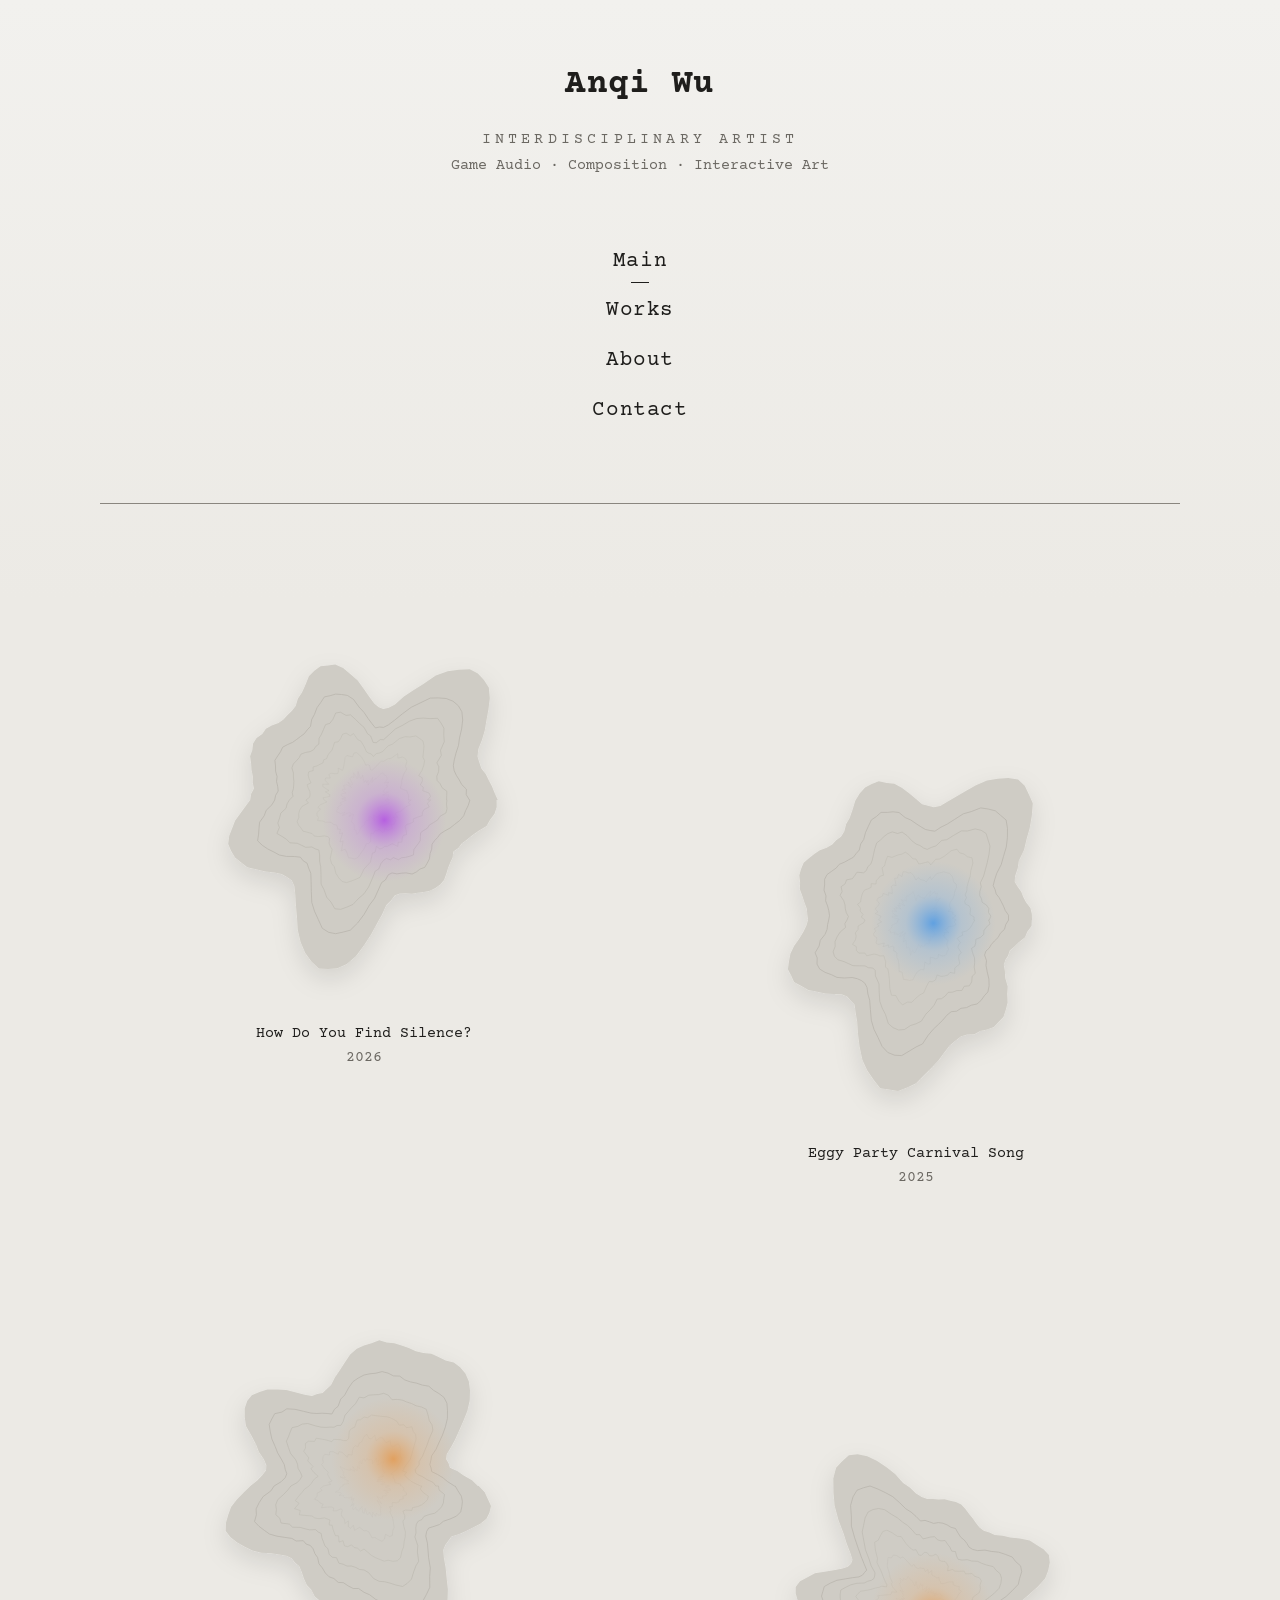
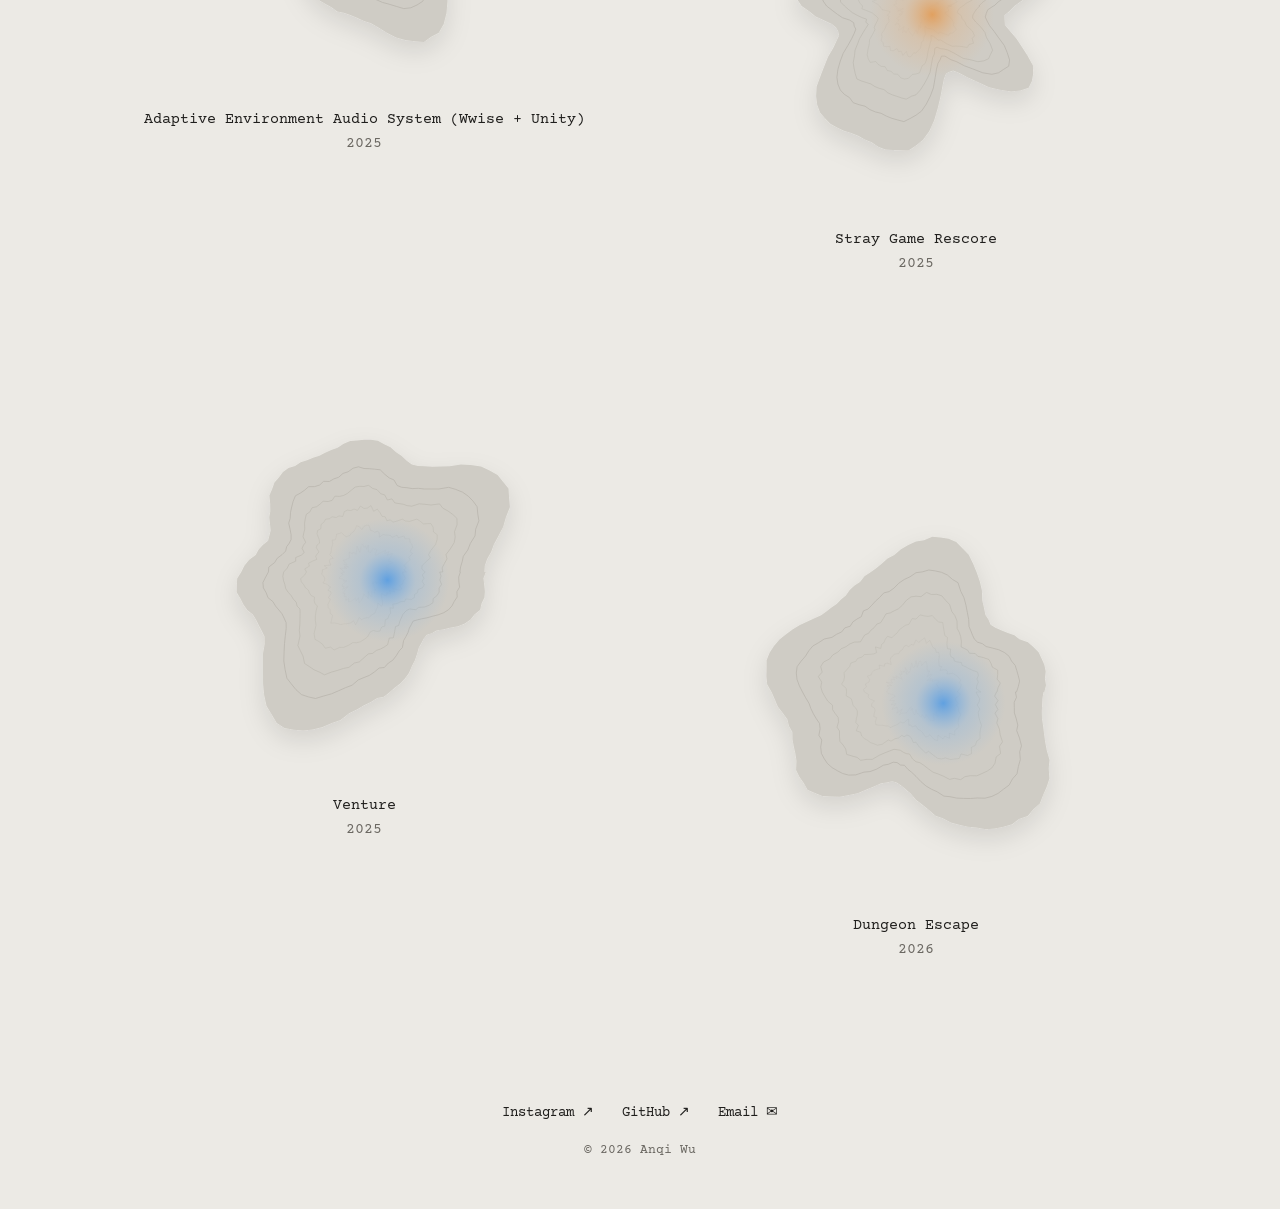
==== index.html @ a7bf88b3 "Hover: the glowing core of each sound object opens up and breathes Co-Authored-By: Claude Opus 5.5 <" ====
<!doctype html>
<html lang="en">
<head>
  <meta charset="utf-8">
  <meta name="viewport" content="width=device-width, initial-scale=1">
  <title>Anqi Wu · Interdisciplinary Artist</title>
  <meta name="description" content="Anqi Wu: interdisciplinary artist working in game audio, composition and interactive art.">
  <link rel="preconnect" href="https://fonts.googleapis.com">
  <link rel="preconnect" href="https://fonts.gstatic.com" crossorigin>
  <link href="https://fonts.googleapis.com/css2?family=Courier+Prime:wght@400;700&display=swap" rel="stylesheet">
  <link rel="stylesheet" href="assets/css/style.css?v=40">
  <script src="assets/js/data.js?v=40" defer></script>
  <script src="assets/js/site.js?v=40" defer></script>
</head>
<body data-page="main">
  <header class="site-header">
    <a class="site-name" href="./">Anqi Wu</a>
    <p class="site-role"><span class="r1">Interdisciplinary Artist</span><span class="r2">Game Audio · Composition · Interactive Art</span></p>
    <nav class="site-nav" aria-label="Main">
    <a href="./" aria-current="page">Main</a>
    <a href="works.html">Works</a>
    <a href="about.html">About</a>
    <a href="contact.html">Contact</a>
    </nav>
  </header>
  <hr class="rule">
  <main class="wrap">
    <div class="floor" id="floor"></div>
  </main>
  <footer class="site-footer">
    <nav class="quick-links" aria-label="Elsewhere">
      <a href="https://www.instagram.com/anqi_wu03/" target="_blank" rel="noopener">Instagram ↗</a>
      <a href="https://github.com/AnqiWu12" target="_blank" rel="noopener">GitHub ↗</a>
      <a href="mailto:anqiwu1224@gmail.com">Email ✉</a>
    </nav>
    <p>© <span id="year">2026</span> Anqi Wu</p>
  </footer>
</body>
</html>
---- assets/css/style.css ----
/* =========================================================
   Anqi Wu — portfolio
   A quiet "exhibition hall": warm paper background, typewriter
   type, lots of empty space, small wall labels under each work.
   ========================================================= */

/* ---------- 1. Design tokens (change colors / fonts here) ---------- */
:root {
  --paper:      #ECEAE5;   /* gallery wall */
  --paper-top:  #F2F1EE;   /* lighter at the top, like gallery lighting */
  --ink:        #1F1E1C;   /* main text */
  --ink-soft:   #6B6862;   /* labels, secondary text */
  --line:       #8A867F;   /* thin divider lines */
  --object:     #CFCCC5;   /* placeholder "sound object" fill */
  --object-edge:#B9B5AD;

  --font: "Courier Prime", "Courier New", ui-monospace, monospace;

  --max: 1080px;           /* widest content column */
  --gutter: 24px;
}

/* ---------- 2. Base ---------- */
* { box-sizing: border-box; margin: 0; padding: 0; }

html { scroll-behavior: smooth; }

body {
  background: linear-gradient(to bottom, var(--paper-top), var(--paper) 600px) var(--paper);
  color: var(--ink);
  font-family: var(--font);
  font-size: 17px;
  line-height: 1.7;
  -webkit-font-smoothing: antialiased;
  min-height: 100vh;
}

a { color: inherit; text-decoration: none; }
img, video, iframe { max-width: 100%; display: block; }

/* the page fades in gently, like walking into a room */
main { animation: enter .9s ease both; }
@keyframes enter { from { opacity: 0; transform: translateY(8px); } to { opacity: 1; transform: none; } }
@media (prefers-reduced-motion: reduce) { main { animation: none; } }

/* ---------- 3. Header: name + stacked navigation ---------- */
.site-header {
  text-align: center;
  padding: 56px var(--gutter) 0;
}
.site-name {
  font-size: clamp(26px, 4vw, 34px);
  font-weight: 700;
  letter-spacing: .04em;
}
.site-nav {
  margin-top: 64px;
  display: flex;
  flex-direction: column;
  align-items: center;
  gap: 10px;
  font-size: 21px;
  letter-spacing: .03em;
}
.site-nav a {
  position: relative;
  padding: 2px 4px;
  transition: opacity .3s;
}
.site-nav a:hover { opacity: .55; }
.site-nav a[aria-current="page"]::after {   /* tiny mark under the current page */
  content: "";
  position: absolute; left: 50%; bottom: -2px;
  width: 18px; height: 1px; background: var(--ink);
  transform: translateX(-50%);
}

/* compact header for inner pages */
.site-header.compact { padding-top: 36px; }
.site-header.compact .site-nav {
  margin-top: 22px;
  flex-direction: row;
  flex-wrap: wrap;
  justify-content: center;
  gap: 8px 30px;
  font-size: 17px;
}

.rule {
  border: 0;
  border-top: 1px solid var(--line);
  max-width: var(--max);
  margin: 72px auto 0;
  width: calc(100% - 2 * var(--gutter));
}
.site-header.compact + .rule { margin-top: 36px; }

/* ---------- 4. Shared layout ---------- */
.wrap {
  max-width: var(--max);
  margin: 0 auto;
  padding: 0 var(--gutter);
}
.page-title {
  text-align: center;
  font-size: 15px;
  font-weight: 400;
  letter-spacing: .3em;
  text-transform: uppercase;
  color: var(--ink-soft);
  margin: 72px 0 12px;
}
.page-lede {
  text-align: center;
  max-width: 560px;
  margin: 0 auto;
  color: var(--ink-soft);
  font-size: 15px;
}

/* ---------- 5. The exhibition floor (grid of works) ---------- */
.floor {
  display: grid;
  grid-template-columns: repeat(2, 1fr);
  gap: 96px 72px;
  padding: 96px 0 140px;
}
/* stagger the right column so it feels hung, not tiled */
.floor > .exhibit:nth-child(even) { margin-top: 120px; }

.exhibit {
  display: flex;
  flex-direction: column;
  align-items: center;
  text-align: center;
}
.exhibit .object {
  width: 100%;
  max-width: 400px;
  aspect-ratio: 1 / 1;
  display: grid;
  place-items: center;
  transition: transform .8s cubic-bezier(.2,.7,.2,1);
}
.exhibit img.object { object-fit: cover; aspect-ratio: 4 / 3; }
.exhibit:hover .object { transform: translateY(-6px) scale(1.015); }

/* the wall label under each work */
.label {
  margin-top: 22px;
  font-size: 15px;
  line-height: 1.6;
}
.label .t { display: block; }
.label .y { display: block; color: var(--ink-soft); }

/* ---------- 6. Rooms (category list on Works page) ---------- */
.rooms {
  list-style: none;
  padding: 96px 0 140px;
  display: grid;
  grid-template-columns: repeat(2, 1fr);
  gap: 110px 72px;
}
.rooms li:nth-child(even) { margin-top: 120px; }
.room .count { color: var(--ink-soft); font-size: 14px; }

/* ---------- 7. Single work page ---------- */
.work {
  max-width: 760px;
  margin: 0 auto;
  padding: 72px var(--gutter) 140px;
}
.work .back {
  font-size: 14px;
  color: var(--ink-soft);
}
.work .back:hover { color: var(--ink); }
.work h1 {
  font-size: clamp(26px, 4vw, 34px);
  font-weight: 700;
  margin-top: 40px;
  line-height: 1.25;
}
.work .meta {
  margin-top: 14px;
  color: var(--ink-soft);
  font-size: 15px;
}
.work .meta span + span::before { content: "  /  "; white-space: pre; }
.work .hero { margin: 56px auto; max-width: 460px; }
.work .media {
  margin: 56px 0;
  aspect-ratio: 16 / 9;
  width: 100%;
  border: 0;
  background: #000;
}
.work .media-pending {
  margin: 56px 0;
  padding: 40px 24px;
  border: 1px dashed var(--line);
  text-align: center;
  color: var(--ink-soft);
  font-size: 14px;
}
.work h2 {
  font-size: 13px;
  font-weight: 400;
  letter-spacing: .25em;
  text-transform: uppercase;
  color: var(--ink-soft);
  margin: 56px 0 14px;
}
.work p + p { margin-top: 1em; }
.tools { list-style: none; display: flex; flex-wrap: wrap; gap: 8px; }
.tools li {
  border: 1px solid var(--line);
  padding: 2px 12px;
  font-size: 14px;
}
.next-prev {
  display: flex;
  justify-content: space-between;
  gap: 24px;
  margin-top: 96px;
  padding-top: 24px;
  border-top: 1px solid var(--line);
  font-size: 14px;
}
.next-prev a:hover { opacity: .55; }

/* ---------- 8. About / Contact ---------- */
.text-page {
  max-width: 640px;
  margin: 0 auto;
  padding: 72px var(--gutter) 140px;
}
.text-page p + p { margin-top: 1.2em; }
.portrait {
  width: 220px;
  aspect-ratio: 3 / 4;
  object-fit: cover;
  margin: 0 auto 56px;
  filter: grayscale(.15);
}
.facts { list-style: none; margin-top: 48px; border-top: 1px solid var(--line); }
.facts li {
  display: grid;
  grid-template-columns: 140px 1fr;
  gap: 16px;
  padding: 14px 0;
  border-bottom: 1px solid var(--line);
  font-size: 15px;
}
.facts .k { color: var(--ink-soft); }
.contact-list { list-style: none; text-align: center; font-size: 19px; }
.contact-list li + li { margin-top: 18px; }
.contact-list .k {
  display: block;
  font-size: 12px;
  letter-spacing: .25em;
  text-transform: uppercase;
  color: var(--ink-soft);
}
.contact-list a { border-bottom: 1px solid var(--line); }
.contact-list a:hover { border-color: var(--ink); }

/* ---------- 9. Footer ---------- */
.site-footer {
  text-align: center;
  font-size: 13px;
  color: var(--ink-soft);
  padding: 0 var(--gutter) 48px;
}

/* ---------- 10. Phones ---------- */
@media (max-width: 720px) {
  :root { --gutter: 16px; }
  body { font-size: 16px; }
  .site-header { padding-top: 40px; }
  .site-nav { margin-top: 40px; font-size: 19px; }
  .rule { margin-top: 48px; }
  .floor, .rooms { grid-template-columns: 1fr; gap: 72px; padding: 64px 0 96px; }
  .floor > .exhibit:nth-child(even), .rooms li:nth-child(even) { margin-top: 0; }
  .exhibit .object { max-width: 300px; }
  .facts li { grid-template-columns: 1fr; gap: 2px; }
}

/* ---------- 11. Title line under the name ---------- */
.site-role {
  margin-top: 14px;
  color: var(--ink-soft);
  line-height: 1.6;
}
.site-role span { display: block; }
.site-role .r1 { font-size: 15px; letter-spacing: .28em; text-transform: uppercase; }
.site-role .r2 { font-size: 15px; margin-top: 2px; }
.site-name { display: inline-block; }
/* inner pages: one quiet line only */
.site-header.compact .site-role { margin-top: 6px; }
.site-header.compact .site-role .r1 { display: none; }
.site-header.compact .site-role .r2 { font-size: 13px; }
@media (max-width: 720px) {
  .site-role .r1 { font-size: 13px; letter-spacing: .2em; }
  .site-role .r2 { font-size: 13px; }
}

/* ---------- 12. Role filters on the Works page ---------- */
.filters {
  display: flex;
  flex-wrap: wrap;
  justify-content: center;
  gap: 10px 12px;
  margin-top: 40px;
}
.filters button {
  font: inherit;
  font-size: 14px;
  color: var(--ink-soft);
  background: transparent;
  border: 1px solid transparent;
  padding: 4px 12px;
  cursor: pointer;
  transition: color .3s, border-color .3s;
}
.filters button:hover { color: var(--ink); }
.filters button[aria-pressed="true"] { color: var(--ink); border-color: var(--line); }
.filters button:focus-visible { outline: 1px solid var(--ink); outline-offset: 2px; }

[hidden] { display: none !important; }

/* works that don't match the filter stay on the wall, but in the dark */
.exhibit { transition: opacity .6s ease, filter .6s ease; }
.exhibit.dim { opacity: .12; filter: grayscale(1); pointer-events: none; }

/* ---------- 13. Footer quick links ---------- */
.quick-links {
  display: flex;
  justify-content: center;
  flex-wrap: wrap;
  gap: 8px 28px;
  margin-bottom: 14px;
  font-size: 14px;
}
.quick-links a { color: var(--ink); transition: opacity .3s; }
.quick-links a:hover { opacity: .55; }

/* ---------- 14. Message form ---------- */
.message { margin-top: 120px; }
.message .page-title { margin: 0 0 40px; }
.message label {
  display: block;
  font-size: 12px;
  letter-spacing: .25em;
  text-transform: uppercase;
  color: var(--ink-soft);
  margin-bottom: 32px;
}
.message input,
.message textarea {
  display: block;
  width: 100%;
  margin-top: 8px;
  font: inherit;
  font-size: 16px;
  letter-spacing: normal;
  text-transform: none;
  color: var(--ink);
  background: transparent;
  border: 0;
  border-bottom: 1px solid var(--line);
  padding: 8px 0;
  border-radius: 0;
  resize: vertical;
}
.message textarea { border: 1px solid var(--line); padding: 12px; }
.message input:focus,
.message textarea:focus { outline: none; border-color: var(--ink); }
.message button {
  font: inherit;
  font-size: 15px;
  color: var(--ink);
  background: transparent;
  border: 1px solid var(--ink);
  padding: 10px 28px;
  cursor: pointer;
  transition: background .3s, color .3s;
}
.message button:hover { background: var(--ink); color: var(--paper); }
.honey { position: absolute; left: -9999px; width: 1px; height: 1px; opacity: 0; }
.back-link { border-bottom: 1px solid var(--line); }

/* ---------- 15. Audio, links and image galleries on work pages ---------- */
.work .media + .media,
.work .media + .media-audio,
.work .media-audio + .media,
.work .media-audio + .media-audio { margin-top: -24px; }
.work .media-audio {
  display: block;
  width: 100%;
  height: 166px;
  border: 0;
  margin: 56px 0;
}
.work .audio-file { margin: 40px 0; }
.work .audio-file audio { width: 100%; }
.work .media-link { margin: 40px 0; text-align: center; }
.work .media-link a { border-bottom: 1px solid var(--line); }
.work .gallery {
  display: grid;
  grid-template-columns: repeat(auto-fit, minmax(220px, 1fr));
  gap: 16px;
  margin: 40px 0;
}
.work .gallery img { width: 100%; aspect-ratio: 4 / 3; object-fit: cover; }
video.media { object-fit: contain; }

/* ---------- 16. Project links as buttons ---------- */
.work .media-link { margin: 48px 0; }
.work .media-link a {
  display: inline-block;
  border: 1px solid var(--ink);
  padding: 10px 24px;
  font-size: 15px;
  transition: background .3s, color .3s;
}
.work .media-link a:hover { background: var(--ink); color: var(--paper); }
.work .media-link a:focus-visible { outline: 1px solid var(--ink); outline-offset: 3px; }
/* screenshots keep their own shape instead of being cropped */
.work .gallery { grid-template-columns: repeat(auto-fit, minmax(260px, 1fr)); }
.work .gallery img { aspect-ratio: auto; object-fit: contain; max-height: 640px; margin: 0 auto; width: auto; max-width: 100%; box-shadow: 0 12px 30px rgba(0,0,0,.10); }
/* cut-out pictures (transparent PNG) float on the wall, no frame */
.work .gallery img[src$=".png"] { box-shadow: none; filter: drop-shadow(0 14px 18px rgba(0,0,0,.14)); max-height: 240px; }

/* ---------- 17. Captions above stacked videos ---------- */
.work .media-fig { margin: 56px 0; }
.work .media-fig + .media-fig { margin-top: 40px; }
.work .media-fig figcaption {
  font-size: 12px;
  letter-spacing: .22em;
  text-transform: uppercase;
  color: var(--ink-soft);
  margin-bottom: 12px;
}
.work .media-fig .media { margin: 0; }

/* ---------- 18. Credit line and point lists on long work pages ---------- */
.work .credit { margin-top: 8px; font-size: 14px; color: var(--ink-soft); font-style: italic; }
.work .points { list-style: none; display: grid; gap: 14px; }
.work .points li { position: relative; padding-left: 22px; }
.work .points li::before { content: "·"; position: absolute; left: 4px; color: var(--ink-soft); }
.work .points b { font-weight: 700; }

/* ---------- 19. Photo sets: first photo wide, the rest in two columns ---------- */
.work .gallery.photos { grid-template-columns: 1fr 1fr; gap: 12px; }
.work .gallery.photos a:first-child { grid-column: 1 / -1; }
.work .gallery.photos img { width: 100%; height: 100%; aspect-ratio: 3 / 2; object-fit: cover; max-height: none; box-shadow: none; }
.work .gallery a { display: block; }
.work .gallery a:focus-visible { outline: 1px solid var(--ink); outline-offset: 3px; }
@media (max-width: 720px) { .work .gallery.photos { grid-template-columns: 1fr; } }

/* ---------- 20. Swipeable picture carousels ---------- */
.work .carousel { margin: 48px 0; }
.work .carousel + .carousel { margin-top: 56px; }
.carousel-head { display: flex; justify-content: space-between; align-items: center; gap: 12px; margin-bottom: 14px; }
.carousel-label { font-size: 12px; letter-spacing: .22em; text-transform: uppercase; color: var(--ink-soft); }
.carousel-nav { display: flex; align-items: center; gap: 10px; font-size: 13px; color: var(--ink-soft); font-variant-numeric: tabular-nums; }
.carousel-nav button {
  width: 34px; height: 34px;
  font: inherit; font-size: 15px; color: var(--ink);
  background: transparent; border: 1px solid var(--line); cursor: pointer;
  transition: background .3s, color .3s, opacity .3s;
}
.carousel-nav button:hover:not(:disabled) { background: var(--ink); color: var(--paper); }
.carousel-nav button:disabled { opacity: .3; cursor: default; }
.carousel-nav button:focus-visible, .carousel-track:focus-visible { outline: 1px solid var(--ink); outline-offset: 3px; }
.carousel-track {
  display: flex; gap: 12px;
  overflow-x: auto; overscroll-behavior-x: contain;
  scroll-snap-type: x mandatory;
  scrollbar-width: none;
  -webkit-overflow-scrolling: touch;
}
.carousel-track::-webkit-scrollbar { display: none; }
.carousel-track a { flex: 0 0 auto; scroll-snap-align: start; display: block; }
.carousel-track img { display: block; height: min(440px, 58vw); width: auto; max-width: none; }
.carousel.tall .carousel-track img { height: min(540px, 112vw); }

/* ---------- 21. Hover: the glowing core of each sound object opens up ---------- */
.object .core {
  transform-box: fill-box;
  transform-origin: center;
  transition: transform .9s cubic-bezier(.2,.7,.2,1), filter .9s ease;
}
.exhibit:hover .object .core,
.exhibit:focus-visible .object .core {
  transform: scale(1.9);
  filter: saturate(1.5) brightness(1.15);
  animation: core-breathe 4s ease-in-out .9s infinite;
}
.object path { transition: opacity .9s ease; }
.exhibit:hover .object > path:not(:first-of-type),
.exhibit:focus-visible .object > path:not(:first-of-type) { opacity: .35; }
/* a slow breath while you stay on it: 4 seconds out and back */
@keyframes core-breathe {
  0%, 100% { transform: scale(1.9); }
  50%      { transform: scale(2.15); }
}
@media (prefers-reduced-motion: reduce) {
  .exhibit:hover .object .core, .exhibit:focus-visible .object .core { animation: none; }
}
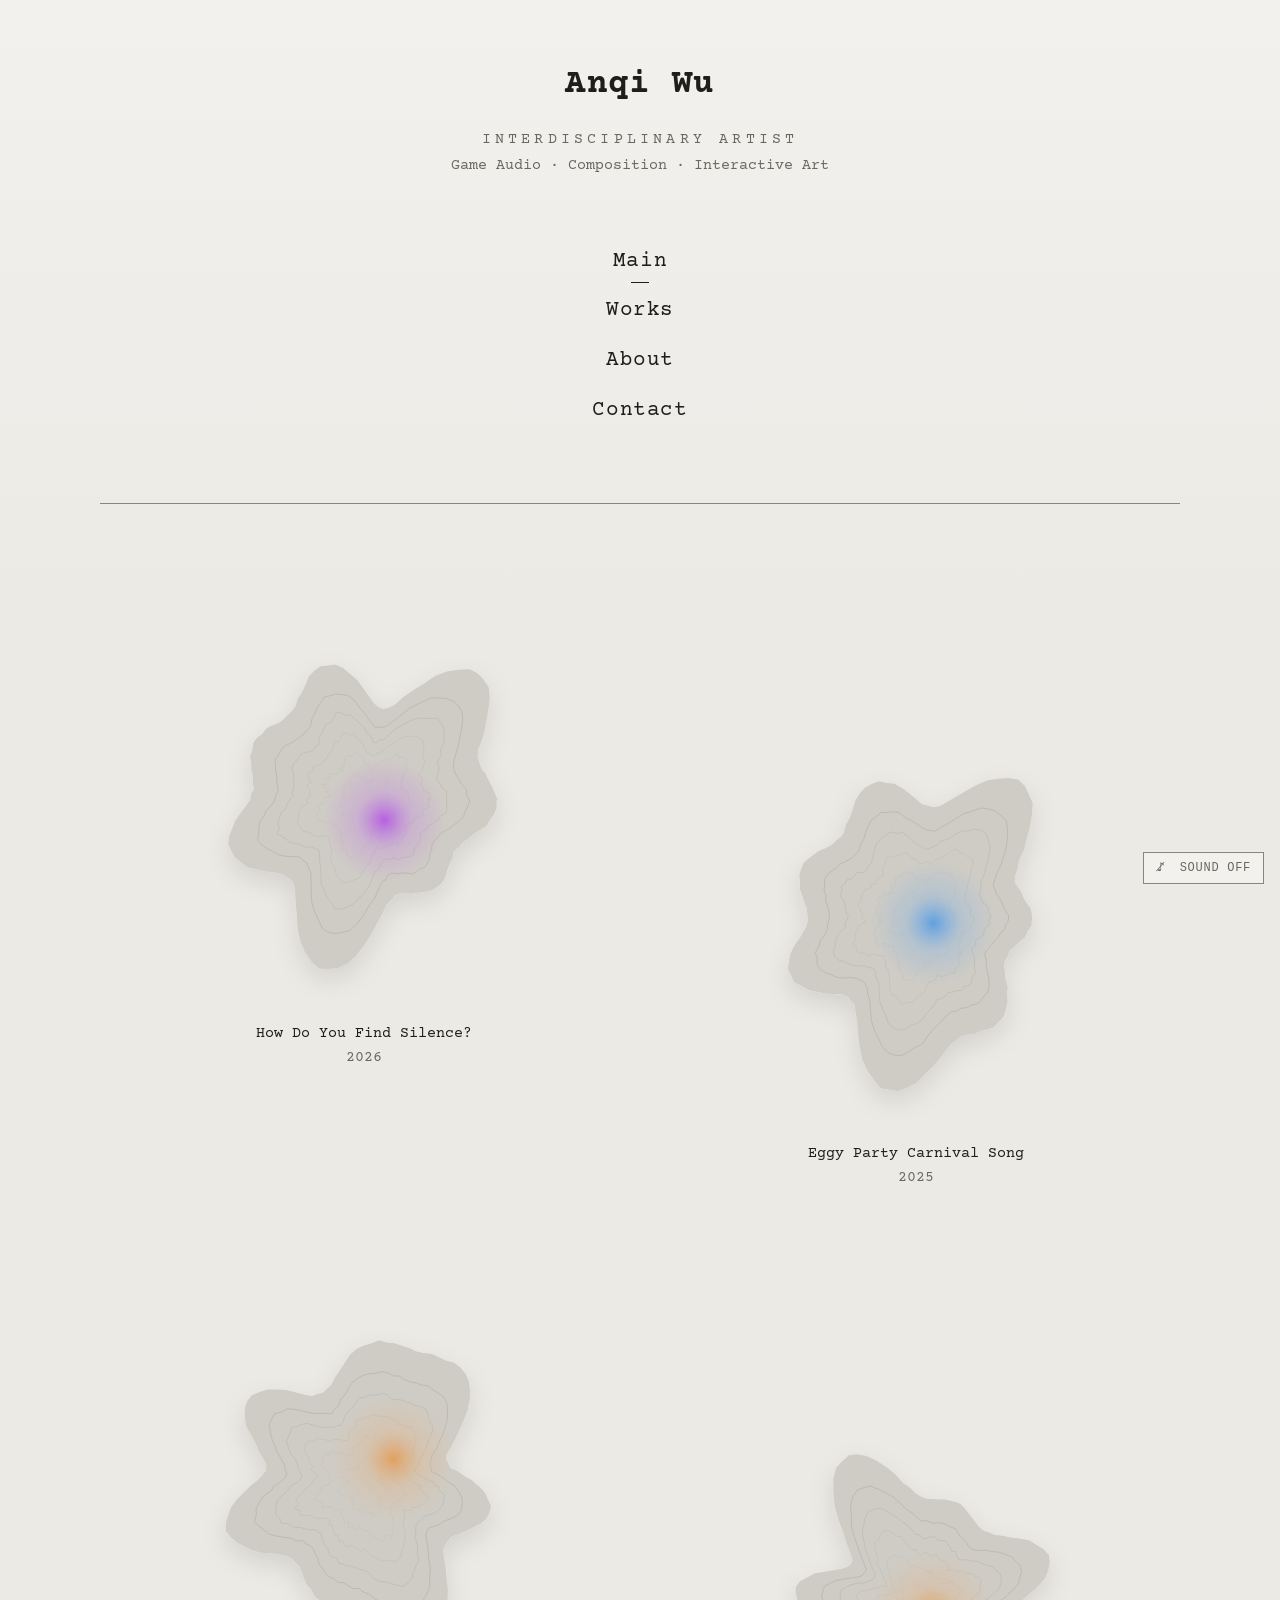
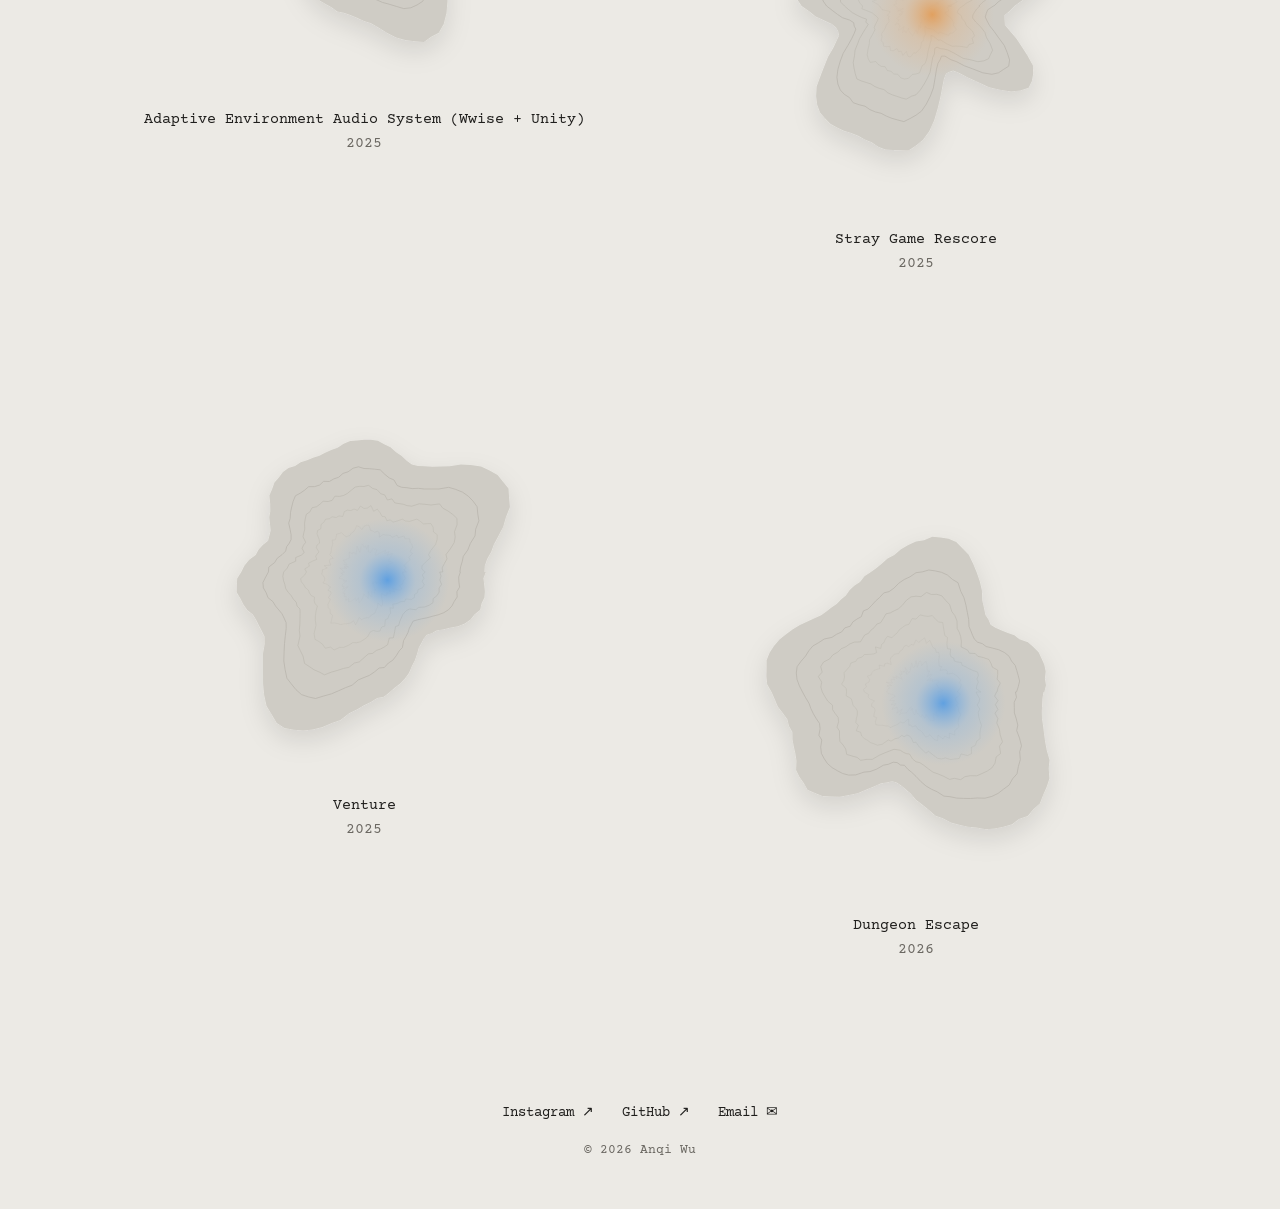
==== commit cf902f39: "Add hover sounds: one synth voice per room, Sound on/off switch Co-Authored-By: Claude Opus 5.5 <nor" ====
--- a/index.html
+++ b/index.html
@@ -8,9 +8,10 @@
   <link rel="preconnect" href="https://fonts.googleapis.com">
   <link rel="preconnect" href="https://fonts.gstatic.com" crossorigin>
   <link href="https://fonts.googleapis.com/css2?family=Courier+Prime:wght@400;700&display=swap" rel="stylesheet">
-  <link rel="stylesheet" href="assets/css/style.css?v=40">
-  <script src="assets/js/data.js?v=40" defer></script>
-  <script src="assets/js/site.js?v=40" defer></script>
+  <link rel="stylesheet" href="assets/css/style.css?v=46">
+  <script src="assets/js/data.js?v=46" defer></script>
+  <script src="assets/js/site.js?v=46" defer></script>
+  <script src="assets/js/sound.js?v=46" defer></script>
 </head>
 <body data-page="main">
   <header class="site-header">
--- a/assets/css/style.css
+++ b/assets/css/style.css
@@ -487,26 +487,64 @@
 .carousel-track img { display: block; height: min(440px, 58vw); width: auto; max-width: none; }
 .carousel.tall .carousel-track img { height: min(540px, 112vw); }
 
-/* ---------- 21. Hover: the glowing core of each sound object opens up ---------- */
-.object .core {
+/* ---------- 21. Hover: the sound object lights up ---------- */
+/* 1. the core opens up   2. a bright flare fills the stone
+   3. the stone takes on the color and glows around its edge   4. it breathes */
+.object .core, .object .flare {
   transform-box: fill-box;
   transform-origin: center;
-  transition: transform .9s cubic-bezier(.2,.7,.2,1), filter .9s ease;
-}
+  transition: transform .8s cubic-bezier(.2,.7,.2,1), filter .8s ease, opacity .8s ease;
+}
+.object .flare { opacity: 0; transform: scale(.4); }
+.object .stone { transition: fill .8s ease, filter .8s ease; }
+.object > path:not(.stone) { transition: opacity .8s ease; }
+
 .exhibit:hover .object .core,
 .exhibit:focus-visible .object .core {
-  transform: scale(1.9);
-  filter: saturate(1.5) brightness(1.15);
-  animation: core-breathe 4s ease-in-out .9s infinite;
-}
-.object path { transition: opacity .9s ease; }
-.exhibit:hover .object > path:not(:first-of-type),
-.exhibit:focus-visible .object > path:not(:first-of-type) { opacity: .35; }
+  transform: scale(2.6);
+  filter: saturate(1.8) brightness(1.3);
+}
+.exhibit:hover .object .flare,
+.exhibit:focus-visible .object .flare {
+  opacity: .9;
+  transform: scale(1);
+  animation: flare-breathe 4s ease-in-out .8s infinite;
+}
+.exhibit:hover .object .stone,
+.exhibit:focus-visible .object .stone {
+  fill: color-mix(in srgb, var(--object) 72%, hsl(var(--hue) 75% 72%));
+  filter: drop-shadow(0 10px 14px rgba(0,0,0,.10)) drop-shadow(0 0 26px hsl(var(--hue) 90% 65% / .65));
+}
+.exhibit:hover .object > path:not(.stone),
+.exhibit:focus-visible .object > path:not(.stone) { opacity: .2; }
+
 /* a slow breath while you stay on it: 4 seconds out and back */
-@keyframes core-breathe {
-  0%, 100% { transform: scale(1.9); }
-  50%      { transform: scale(2.15); }
+@keyframes flare-breathe {
+  0%, 100% { transform: scale(1);    opacity: .9; }
+  50%      { transform: scale(1.18); opacity: 1; }
 }
 @media (prefers-reduced-motion: reduce) {
-  .exhibit:hover .object .core, .exhibit:focus-visible .object .core { animation: none; }
-}
+  .exhibit:hover .object .flare, .exhibit:focus-visible .object .flare { animation: none; }
+}
+
+/* ---------- 22. About portrait ---------- */
+.portrait-fig { margin: 0 auto 56px; width: min(280px, 100%); text-align: center; }
+.portrait-fig .portrait { width: 100%; aspect-ratio: 4 / 5; object-fit: cover; margin: 0; filter: none; }
+.portrait-fig figcaption { margin-top: 12px; font-size: 13px; color: var(--ink-soft); font-style: italic; }
+/* reserve each picture's width before it loads, so the counter and arrows are right from the start */
+.carousel-track img { aspect-ratio: 3 / 2; object-fit: cover; }
+.carousel.tall .carousel-track img { aspect-ratio: 4 / 5; }
+
+/* ---------- 23. Sound on / off switch (bottom-right) ---------- */
+.sound-toggle {
+  position: fixed; z-index: 50;
+  right: max(16px, env(safe-area-inset-right)); bottom: max(16px, env(safe-area-inset-bottom));
+  font: 12px/1 "Courier New", Courier, monospace; letter-spacing: .06em; text-transform: uppercase;
+  color: var(--ink-soft); background: var(--paper-top);
+  border: 1px solid var(--line); padding: 9px 12px; cursor: pointer;
+  transition: color .2s, border-color .2s, background .2s;
+}
+.sound-toggle:hover { color: var(--ink); border-color: var(--ink); }
+.sound-toggle[aria-pressed="true"] { color: var(--paper-top); background: var(--ink); border-color: var(--ink); }
+.sound-toggle:focus-visible { outline: 2px solid var(--ink); outline-offset: 3px; }
+.sound-toggle .sound-icon { display: inline-block; width: 1em; text-align: center; margin-right: 4px; }
